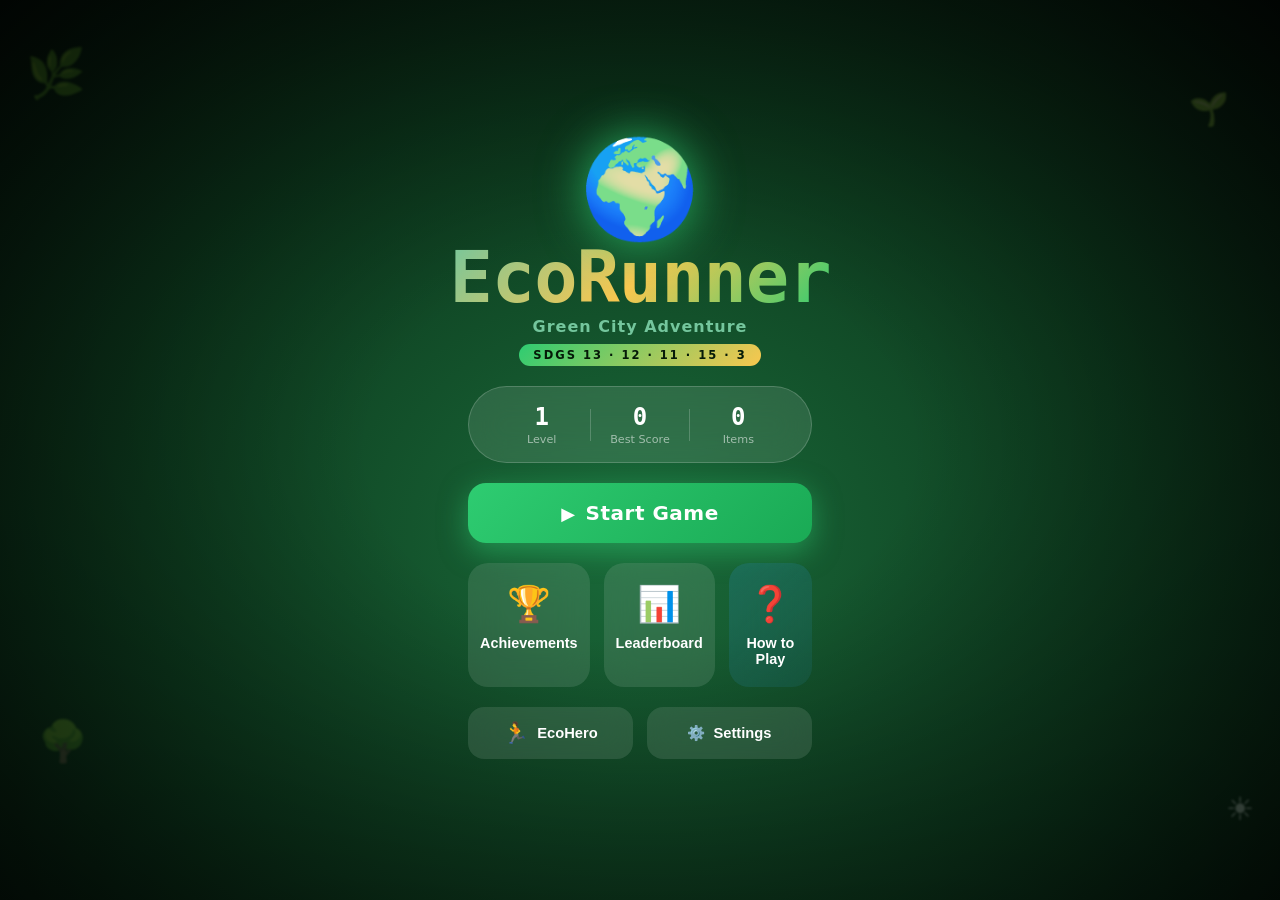
==== index.html @ 6b857adb "Update project files" ====
<!DOCTYPE html>
<html lang="en">
<head>
  <meta charset="UTF-8"/>
  <meta name="viewport" content="width=device-width, initial-scale=1.0, maximum-scale=1.0, user-scalable=no, viewport-fit=cover"/>
  <meta name="mobile-web-app-capable" content="yes"/>
  <meta name="apple-mobile-web-app-capable" content="yes"/>
  <meta name="apple-mobile-web-app-status-bar-style" content="black-translucent"/>
  <meta name="theme-color" content="#0d3b1e"/>
  <!-- MIT App Inventor WebView compatibility -->
  <meta http-equiv="X-UA-Compatible" content="IE=edge"/>
  <title>EcoRunner 3D</title>
  <link rel="stylesheet" href="css/style.css"/>
</head>
<body>

<!-- ══════════════════════════════════
     SCREEN 1 · MAIN MENU (centered)
     ══════════════════════════════════ -->
<div id="s-menu" class="screen active">
  <div class="menu-bg-wrap">
    <div class="menu-bg-city"></div>
    <div class="menu-bg-vignette"></div>
    <div class="floating-leaf fl1">🌿</div>
    <div class="floating-leaf fl2">🌱</div>
    <div class="floating-leaf fl3">🌳</div>
    <div class="floating-leaf fl4">☀️</div>
  </div>

  <div class="menu-center">
    <!-- Logo -->
    <div class="menu-logo-block">
      <div class="menu-globe">🌍</div>
      <h1 class="menu-game-title">EcoRunner</h1>
      <p class="menu-game-sub">Green City Adventure</p>
      <div class="sdg-chip">SDGs 13 · 12 · 11 · 15 · 3</div>
    </div>

    <!-- Stats -->
    <div class="menu-stats glass-pill">
      <div class="mstat">
        <span class="mstat-v" id="m-level">1</span>
        <span class="mstat-l">Level</span>
      </div>
      <div class="mstat-sep"></div>
      <div class="mstat">
        <span class="mstat-v" id="m-best">0</span>
        <span class="mstat-l">Best Score</span>
      </div>
      <div class="mstat-sep"></div>
      <div class="mstat">
        <span class="mstat-v" id="m-items">0</span>
        <span class="mstat-l">Items</span>
      </div>
    </div>

    <!-- Start -->
    <button class="btn-play-main" onclick="Game.startFromMenu()">
      <span class="bpm-icon">▶</span> Start Game
    </button>

    <!-- Grid buttons -->
    <div class="menu-grid">
      <button class="mgrid-btn glass-card" onclick="Nav.go('s-achievements')">
        <span class="mgb-icon">🏆</span>
        <span class="mgb-label">Achievements</span>
      </button>
      <button class="mgrid-btn glass-card" onclick="Nav.go('s-leaderboard')">
        <span class="mgb-icon">📊</span>
        <span class="mgb-label">Leaderboard</span>
      </button>
      <button class="mgrid-btn glass-card htp-btn" onclick="SoundFX.play('click');Nav.go('s-howtoplay')">
        <span class="mgb-icon">❓</span>
        <span class="mgb-label">How to Play</span>
      </button>
    </div>

    <!-- Bottom row -->
    <div class="menu-bottom-row">
      <button class="mbot-btn glass-card" onclick="Nav.go('s-profile')">
        <div class="mbot-avatar" id="menu-avatar-thumb">🏃</div>
        <span id="menu-player-name">EcoHero</span>
      </button>
      <button class="mbot-btn glass-card" onclick="Nav.go('s-settings')">
        <span>⚙️</span>
        <span>Settings</span>
      </button>
    </div>
  </div>
</div>

<!-- ══════════════════════════════════
     SCREEN 2 · GAMEPLAY
     ══════════════════════════════════ -->
<div id="s-game" class="screen">
  <canvas id="gameCanvas"></canvas>

  <!-- HUD -->
  <div id="game-hud">
    <div class="hud-l">
      <button class="hud-icon-btn" onclick="Game.pause()" id="pause-btn">⏸</button>
      <div class="hud-score-wrap">
        <div class="hud-micro-lbl">SCORE</div>
        <div class="hud-score-val" id="h-score">0</div>
      </div>
    </div>
    <div class="hud-c">
      <div class="hud-micro-lbl">ECO HEALTH</div>
      <div class="hud-ecobar"><div class="hud-ecofill" id="h-ecofill"></div></div>
      <div class="hud-world-badge" id="h-world">Grey City</div>
      <div class="hud-level-progress"><div class="hud-lvl-label">LVL <span id="h-lvlnum">1</span></div><div class="hud-lvlbar"><div class="hud-lvlfill" id="h-lvlfill" style="width:0%"></div></div></div>
    </div>
    <div class="hud-r">
      <div class="hud-lives" id="h-lives"></div>
      <div class="hud-score-wrap" style="align-items:flex-end">
        <div class="hud-micro-lbl">STREAK</div>
        <div class="hud-score-val" style="color:#2ecc71" id="h-streak">0x</div>
      </div>
    </div>
  </div>

  <!-- Swipe zone (full screen, invisible) -->
  <div id="swipe-zone"></div>

  <!-- Swipe hint (first time only) -->
  <div id="swipe-hint" class="swipe-hint hidden">
    <div class="sh-row"><span class="sh-arrow">←</span><span>Move left: Swipe Left</span></div>
    <div class="sh-row"><span class="sh-arrow">→</span><span>Move right: Swipe Right</span></div>
    <button class="sh-ok" onclick="SoundFX.play('click');this.parentElement.classList.add('hidden')">Got it! ✓</button>
  </div>

  <!-- Pause overlay -->
  <div id="ov-pause" class="full-overlay hidden">
    <div class="ov-card">
      <div class="ov-title">⏸ Paused</div>
      <p class="ov-sub">Take a breath, eco-runner!</p>
      <button class="btn-play-main sm" onclick="Game.resume()">▶ Resume</button>
      <button class="btn-ghost" onclick="Game.restart()">🔄 Restart</button>
      <button class="btn-ghost" onclick="Game.quit()">🏠 Main Menu</button>
    </div>
  </div>
</div>

<!-- ══════════════════════════════════
     SCREEN 3 · LEVEL COMPLETE
     ══════════════════════════════════ -->
<div id="s-levelcomplete" class="screen lc-theme-success">
  <div class="lc-bg-wrap">
    <div class="lc-bg-city"></div>
    <div class="lc-bg-overlay"></div>
  </div>
  <div class="lc-scroll">
    <div class="lc-inner">

      <!-- Title: "LEVEL COMPLETE!" or "GAME OVER" — set by JS -->
      <h1 class="lc-title lc-title-win" id="lc-title">LEVEL COMPLETE!</h1>
      <p class="lc-sub">Great job cleaning the city! 🌱</p>

      <!-- Stats card — shown for both success and game over -->
      <div class="lc-card glass-card-dark">
        <div class="stars-row">
          <span class="star-ico" id="st1">★</span>
          <span class="star-ico" id="st2">★</span>
          <span class="star-ico" id="st3">★</span>
        </div>

        <div class="lc-big-num" id="lc-score">0</div>
        <div class="lc-small-lbl">Total Score</div>

        <div class="lc-stats-grid">
          <div class="lc-stat-cell"><span class="lsc-v" id="lc-items">0</span><span class="lsc-l">Eco Items</span></div>
          <div class="lc-stat-cell"><span class="lsc-v" id="lc-streak">0x</span><span class="lsc-l">Max Streak</span></div>
          <div class="lc-stat-cell"><span class="lsc-v" id="lc-acc">0%</span><span class="lsc-l">Accuracy</span></div>
          <div class="lc-stat-cell bonus-cell"><span class="lsc-v gold" id="lc-bonus">+0</span><span class="lsc-l">Bonus</span></div>
        </div>

        <div class="lc-badge-row" id="lc-badge-row" style="display:none">
          <div class="lc-badge-icon">🏆</div>
          <div>
            <div class="lc-badge-title">New Badge Unlocked!</div>
            <div class="lc-badge-name" id="lc-badge-name">Eco Explorer 🌞</div>
          </div>
        </div>
      </div>

      <!-- Primary action: NEXT LEVEL / RESTART / RETRY — set by JS -->
      <button class="btn-play-main wide lc-btn-next" id="lc-next-btn">NEXT LEVEL &#9658;</button>
      <!-- HOME always visible -->
      <button class="btn-ghost wide lc-btn-home" onclick="Game.quit()">HOME</button>
    </div>
  </div>
</div>

<!-- ══════════════════════════════════
     SCREEN 4 · ACHIEVEMENTS
     ══════════════════════════════════ -->
<div id="s-achievements" class="screen screen-scroll" style="background:linear-gradient(160deg,#1a1040,#2d1b69,#1a1040)">
  <div class="std-header">
    <button class="back-btn" onclick="Nav.back()">←</button>
    <div class="std-header-text">
      <h2 class="std-title">Achievements</h2>
      <p class="std-sub" id="ach-unlocked-count">0 of 8 unlocked</p>
    </div>
    <div class="hdr-icon-badge">🏆</div>
  </div>
  <div class="ach-overall-track">
    <div class="ach-overall-bar" id="ach-overall-bar"></div>
  </div>
  <div class="ach-list" id="ach-list"></div>
</div>

<!-- ══════════════════════════════════
     SCREEN 5 · LEADERBOARD
     ══════════════════════════════════ -->
<div id="s-leaderboard" class="screen screen-scroll" style="background:linear-gradient(160deg,#0a1628,#1e3a5f,#0a1628)">
  <div class="std-header">
    <button class="back-btn" onclick="Nav.back()">←</button>
    <div class="std-header-text">
      <h2 class="std-title">Leaderboard</h2>
      <p class="std-sub">Global Rankings</p>
    </div>
    <div class="hdr-icon-badge">🏆</div>
  </div>

  <!-- Tabs -->
  <div class="lb-tabs">
    <button class="lb-tab active" id="tab-global" onclick="LBScreen.tab('global')">🌍 Global</button>
    <button class="lb-tab" id="tab-friends" onclick="LBScreen.tab('friends')">👥 Friends</button>
    <button class="lb-tab" id="tab-local" onclick="LBScreen.tab('local')">📍 Local</button>
  </div>

  <!-- Tab info bar -->
  <div class="lb-info-bar" id="lb-info-bar">
    <span id="lb-tab-desc">Top players worldwide competing for the highest eco score</span>
    <button class="lb-refresh-btn" onclick="LBScreen.refresh()">↻ Refresh</button>
  </div>

  <!-- Podium top 3 -->
  <div class="lb-podium" id="lb-podium"></div>

  <!-- Rest of list -->
  <div class="lb-list" id="lb-list"></div>

  <!-- Add friend code section -->
  <div class="lb-add-friend" id="lb-add-friend" style="display:none">
    <p class="lb-friend-info">Share your Friend Code to play with others:</p>
    <div class="lb-friend-code-row">
      <div class="lb-friend-code" id="lb-friend-code">ECO-0000</div>
      <button class="lb-copy-btn" onclick="LBScreen.copyCode()">📋 Copy</button>
    </div>
    <input class="lb-code-input" id="lb-code-input" type="text" placeholder="Enter friend's code..." maxlength="8"/>
    <button class="btn-play-main sm" onclick="LBScreen.addFriend()">Add Friend</button>
  </div>
</div>

<!-- ══════════════════════════════════
     SCREEN 6 · PROFILE
     ══════════════════════════════════ -->
<div id="s-profile" class="screen screen-scroll" style="background:linear-gradient(160deg,#0d2e1a,#1a5c3a,#0d2e1a)">
  <div class="std-header">
    <button class="back-btn" onclick="Nav.back()">←</button>
    <div class="std-header-text">
      <h2 class="std-title">Profile</h2>
      <p class="std-sub">Your eco identity</p>
    </div>
    <div class="hdr-icon-badge">👤</div>
  </div>

  <div class="profile-wrap">
    <!-- Avatar section -->
    <div class="profile-avatar-section">
      <div class="profile-avatar-ring" onclick="Profile.pickAvatar()">
        <div class="profile-avatar-big" id="profile-avatar-display">🏃</div>
        <div class="profile-avatar-img-wrap" id="profile-img-wrap" style="display:none">
          <img id="profile-img" src="" alt="Profile"/>
        </div>
        <div class="profile-avatar-edit-badge">📷</div>
      </div>
      <input type="file" id="profile-img-input" accept="image/*" style="display:none" onchange="Profile.onImgSelected(event)"/>
      <p class="profile-avatar-hint">Tap to change photo</p>
    </div>

    <!-- Name section -->
    <div class="profile-card glass-card-dark">
      <div class="profile-field">
        <label class="pf-label">Player Name</label>
        <div class="pf-row">
          <div class="pf-value" id="pf-name">EcoHero</div>
          <button class="pf-edit-btn" onclick="Profile.editName()">✏️ Edit</button>
        </div>
      </div>
      <div class="profile-divider"></div>
      <div class="profile-field">
        <label class="pf-label">Friend Code</label>
        <div class="pf-row">
          <div class="pf-value gold" id="pf-code">ECO-0000</div>
          <button class="pf-edit-btn" onclick="Profile.copyCode()">📋 Copy</button>
        </div>
      </div>
      <div class="profile-divider"></div>
      <div class="profile-field">
        <label class="pf-label">SDG Rank</label>
        <div class="pf-value eco-green" id="pf-rank">Eco Recruit 🌱</div>
      </div>
    </div>

    <!-- Stats card -->
    <div class="profile-card glass-card-dark">
      <div class="profile-stats-title">Your Stats</div>
      <div class="profile-stats-grid">
        <div class="psg-cell"><span class="psg-v" id="ps-score">0</span><span class="psg-l">Best Score</span></div>
        <div class="psg-cell"><span class="psg-v" id="ps-level">1</span><span class="psg-l">Level</span></div>
        <div class="psg-cell"><span class="psg-v" id="ps-items">0</span><span class="psg-l">Eco Items</span></div>
        <div class="psg-cell"><span class="psg-v" id="ps-streak">0</span><span class="psg-l">Best Streak</span></div>
      </div>
    </div>

    <!-- Emoji avatar picker -->
    <div class="profile-card glass-card-dark">
      <div class="profile-stats-title">Choose Avatar</div>
      <div class="emoji-picker-grid" id="emoji-picker-grid"></div>
    </div>

    <button class="btn-ghost wide" onclick="Nav.back()">← Back to Menu</button>
  </div>
</div>

<!-- ══════════════════════════════════
     SCREEN 7 · SETTINGS
     ══════════════════════════════════ -->
<div id="s-settings" class="screen screen-scroll" style="background:linear-gradient(160deg,#1a1040,#2d1b69,#1a1040)">
  <div class="std-header">
    <button class="back-btn" onclick="Nav.back()">←</button>
    <div class="std-header-text">
      <h2 class="std-title">Settings</h2>
    </div>
    <button class="hdr-action-btn" onclick="document.getElementById('about-card').scrollIntoView({behavior:'smooth', block:'center'})">📱 About App</button>
  </div>
  <div class="settings-wrap">
    <div class="settings-section glass-card-dark">
      <div class="set-row"><span>🔊 Sound Effects</span><label class="toggle-sw"><input type="checkbox" id="s-sfx" checked onchange="Settings.toggle('sfx',this.checked)"/><span class="tsw-track"><span class="tsw-thumb"></span></span></label></div>
      <div class="set-sep"></div>
      <div class="set-row"><span>🎵 Background Music</span><label class="toggle-sw"><input type="checkbox" id="s-music" checked onchange="Settings.toggle('music',this.checked)"/><span class="tsw-track"><span class="tsw-thumb"></span></span></label></div>
      <div class="set-sep"></div>
      <div class="set-row"><span>📳 Vibration</span><label class="toggle-sw"><input type="checkbox" id="s-vib" checked onchange="Settings.toggle('vib',this.checked)"/><span class="tsw-track"><span class="tsw-thumb"></span></span></label></div>
    </div>
    <div class="settings-section glass-card-dark about-card" id="about-card">
      <!-- Hero Banner -->
      <div class="about-hero">
        <div class="about-hero-icon">🌿</div>
        <div class="about-hero-name">EcoRunner 3D</div>
        <div class="about-hero-version">Version 3.0 · Your Eco-Action Adventure</div>
        <p class="about-hero-tagline">An endless runner where every swipe is a step toward a greener planet — dodge pollution, collect eco items, and race for a sustainable future.</p>
      </div>

      <!-- Key Features -->
      <div class="about-section-label">KEY FEATURES</div>
      <div class="about-feature-list">
        <div class="about-feature-item">
          <div class="about-feature-icon">🌲</div>
          <div>
            <div class="about-feature-title">Eco Item Collection</div>
            <p>Collect trees, solar panels, recycle bins, water orbs, and wind turbines to boost your eco score and restore the environment.</p>
          </div>
        </div>
        <div class="about-feature-sep"></div>
        <div class="about-feature-item">
          <div class="about-feature-icon">🏃</div>
          <div>
            <div class="about-feature-title">Endless Runner Gameplay</div>
            <p>Swipe left and right to dodge pollution obstacles like factories, smog clouds, and trash piles in an ever-accelerating city world.</p>
          </div>
        </div>
        <div class="about-feature-sep"></div>
        <div class="about-feature-item">
          <div class="about-feature-icon">🏆</div>
          <div>
            <div class="about-feature-title">Leaderboard & Progress</div>
            <p>Compete globally, track your high scores, and climb the SDG-themed leaderboard to prove your eco-hero status.</p>
          </div>
        </div>
        <div class="about-feature-sep"></div>
        <div class="about-feature-item">
          <div class="about-feature-icon">📳</div>
          <div>
            <div class="about-feature-title">Customizable Experience</div>
            <p>Toggle sound effects, music, and vibration to tailor your gameplay experience — anytime, anywhere.</p>
          </div>
        </div>
      </div>

      <!-- SDG Goals Alignment -->
      <div class="about-section-label">SDG GOALS ALIGNMENT</div>
      <div class="about-text-card">
        <p>EcoRunner 3D supports the United Nations Sustainable Development Goals by raising environmental awareness, promoting responsible consumption, and inspiring players to take climate action through interactive play.</p>
      </div>
      <div class="about-sdg-grid">
        <div class="about-sdg-card sdg-climate">
          <div class="sdg-card-badge">SDG 13</div>
          <div class="sdg-card-header">
            <div class="sdg-card-icon">🌍</div>
            <div class="sdg-card-title">Climate Action</div>
          </div>
          <p>Every eco item collected symbolizes a real-world climate action — from planting trees to harnessing clean energy — encouraging awareness of climate change.</p>
        </div>
        <div class="about-sdg-card sdg-cities">
          <div class="sdg-card-badge">SDG 11</div>
          <div class="sdg-card-header">
            <div class="sdg-card-icon">🏙️</div>
            <div class="sdg-card-title">Sustainable Cities</div>
          </div>
          <p>The game world depicts urban environments where players restore city health by removing pollution, promoting the vision of clean, livable cities for all.</p>
        </div>
        <div class="about-sdg-card sdg-consumption">
          <div class="sdg-card-badge">SDG 12</div>
          <div class="sdg-card-header">
            <div class="sdg-card-icon">♻️</div>
            <div class="sdg-card-title">Responsible Consumption</div>
          </div>
          <p>Players learn to distinguish eco-friendly choices from wasteful ones, reinforcing habits of mindful consumption and responsible resource use.</p>
        </div>
        <div class="about-sdg-card sdg-life">
          <div class="sdg-card-badge">SDG 15</div>
          <div class="sdg-card-header">
            <div class="sdg-card-icon">🌲</div>
            <div class="sdg-card-title">Life on Land</div>
          </div>
          <p>Collecting nature icons like trees and water orbs highlights the importance of protecting biodiversity and restoring healthy ecosystems on land.</p>
        </div>
        <div class="about-sdg-card sdg-health sdg-full">
          <div class="sdg-card-badge">SDG 3</div>
          <div class="sdg-card-header">
            <div class="sdg-card-icon">❤️</div>
            <div class="sdg-card-title">Good Health & Well-being</div>
          </div>
          <p>Promotes an active, screen-positive lifestyle by making environmental stewardship fun and accessible — contributing to both mental engagement and health literacy for all ages.</p>
        </div>
      </div>

    </div>
    <div class="dev-block">
      <p><b>De Juan, Clarice</b></p>
      <p>CIT 238 · West Visayas State University</p>
      <p class="dev-dim">SDG 13 – Climate Action, SDG 11 - Sustainable Cities, SDG 12 - Responsible Consumption. SDG 15 - Life on Land, SDG 3 - Good Health and Well-being · v3.0</p>
    </div>
  </div>
</div>

<!-- ══════════════════════════════════
     MODALS
     ══════════════════════════════════ -->
<!-- Edit name modal -->
<div id="modal-name" class="modal hidden">
  <div class="modal-card">
    <h3 class="modal-title">✏️ Edit Player Name</h3>
    <input id="name-inp" type="text" class="modal-input" maxlength="16" placeholder="Your eco name..."/>
    <div class="modal-btns">
      <button class="btn-play-main sm" onclick="Profile.saveName()">Save</button>
      <button class="btn-ghost sm" onclick="closeModal('modal-name')">Cancel</button>
    </div>
  </div>
</div>


<!-- ══════════════════════════════════
     SCREEN · HOW TO PLAY
     ══════════════════════════════════ -->
<div id="s-howtoplay" class="screen screen-scroll htp-screen">
  <div class="std-header htp-header">
    <button class="back-btn" onclick="SoundFX.play('click');Nav.back()">←</button>
    <div class="std-header-text">
      <h2 class="std-title">How to Play</h2>
      <p class="std-sub">Master the EcoRunner!</p>
    </div>
    <div class="hdr-icon-badge">❓</div>
  </div>

  <div class="htp-body">

    <!-- Hero banner -->
    <div class="htp-hero">
      <div class="htp-hero-emoji">🌍</div>
      <div class="htp-hero-text">
        <h3 class="htp-hero-title">Save the City!</h3>
        <p class="htp-hero-desc">Swipe through three lanes, collect eco items, and dodge pollution to restore the city to green!</p>
      </div>
    </div>

    <!-- Controls -->
    <div class="htp-section-label">🕹️ Controls</div>
    <div class="htp-cards-row">
      <div class="htp-control-card">
        <div class="htp-ctrl-arrow htp-left">←</div>
        <div class="htp-ctrl-label">Swipe Left</div>
        <div class="htp-ctrl-sub">Move to left lane</div>
      </div>
      <div class="htp-control-card">
        <div class="htp-ctrl-arrow htp-right">→</div>
        <div class="htp-ctrl-label">Swipe Right</div>
        <div class="htp-ctrl-sub">Move to right lane</div>
      </div>
    </div>

    <!-- Eco Items -->
    <div class="htp-section-label">✅ Collect These — Eco Items</div>
    <div class="htp-items-grid">
      <div class="htp-item-card good">
        <span class="htp-item-ico">🌲</span>
        <span class="htp-item-name">Tree</span>
        <span class="htp-item-pts">+10 pts</span>
      </div>
      <div class="htp-item-card good">
        <span class="htp-item-ico">☀️</span>
        <span class="htp-item-name">Solar Panel</span>
        <span class="htp-item-pts">+15 pts</span>
      </div>
      <div class="htp-item-card good">
        <span class="htp-item-ico">♻️</span>
        <span class="htp-item-name">Recycle Bin</span>
        <span class="htp-item-pts">+12 pts</span>
      </div>
      <div class="htp-item-card good">
        <span class="htp-item-ico">💧</span>
        <span class="htp-item-name">Water Orb</span>
        <span class="htp-item-pts">+10 pts</span>
      </div>
      <div class="htp-item-card good">
        <span class="htp-item-ico">🌬️</span>
        <span class="htp-item-name">Wind Turbine</span>
        <span class="htp-item-pts">+20 pts</span>
      </div>
    </div>

    <!-- Obstacles -->
    <div class="htp-section-label">❌ Avoid These — Obstacles</div>
    <div class="htp-items-grid">
      <div class="htp-item-card bad">
        <span class="htp-item-ico">🏭</span>
        <span class="htp-item-name">Factory</span>
        <span class="htp-item-pts">−❤️ Life</span>
      </div>
      <div class="htp-item-card bad">
        <span class="htp-item-ico">🌫️</span>
        <span class="htp-item-name">Smog Cloud</span>
        <span class="htp-item-pts">−❤️ Life</span>
      </div>
      <div class="htp-item-card bad">
        <span class="htp-item-ico">🗑️</span>
        <span class="htp-item-name">Trash Pile</span>
        <span class="htp-item-pts">−❤️ Life</span>
      </div>
      <div class="htp-item-card bad">
        <span class="htp-item-ico">🚗</span>
        <span class="htp-item-name">Broken Car</span>
        <span class="htp-item-pts">−❤️ Life</span>
      </div>
      <div class="htp-item-card bad">
        <span class="htp-item-ico">🔥</span>
        <span class="htp-item-name">Fire</span>
        <span class="htp-item-pts">−❤️ Life</span>
      </div>
    </div>

    <!-- Scoring -->
    <div class="htp-section-label">⭐ Scoring Tips</div>
    <div class="htp-tip-list">
      <div class="htp-tip-row">
        <span class="htp-tip-ico">🔥</span>
        <div><b>Build a Streak!</b> Collecting eco items in a row multiplies your score bonus.</div>
      </div>
      <div class="htp-tip-row">
        <span class="htp-tip-ico">🌍</span>
        <div><b>Eco Health Bar</b> fills as you collect items — when full, the city transforms to green!</div>
      </div>
      <div class="htp-tip-row">
        <span class="htp-tip-ico">❤️</span>
        <div><b>3 Lives</b> per game. Lose them all and it's game over!</div>
      </div>
      <div class="htp-tip-row">
        <span class="htp-tip-ico">⬆️</span>
        <div><b>Level Up</b> after completing each stage — the city gets greener as you progress!</div>
      </div>
      <div class="htp-tip-row">
        <span class="htp-tip-ico">🏆</span>
        <div><b>Unlock Achievements</b> by reaching score milestones and collecting eco items!</div>
      </div>
    </div>

     <!-- SDG Note -->
    <div class="htp-section-label">🌱 SDG Goals Highlight</div>
    <div class="htp-sdg-grid">
      <div class="htp-sdg-card">
        <div class="htp-sdg-icon">🌍</div>
        <div>
          <div class="htp-sdg-title">SDG 13 — Climate Action</div>
          <div class="htp-sdg-desc">Take climate action in the game by collecting eco items and reducing pollution to help the city recover.</div>
        </div>
      </div>
      <div class="htp-sdg-card">
        <div class="htp-sdg-icon">♻️</div>
        <div>
          <div class="htp-sdg-title">SDG 12 — Responsible Consumption</div>
          <div class="htp-sdg-desc">Choose eco-friendly items and reduce waste by collecting the right resources in the game.</div>
        </div>
      </div>
      <div class="htp-sdg-card">
        <div class="htp-sdg-icon">🏙️</div>
        <div>
          <div class="htp-sdg-title">SDG 11 — Sustainable Cities</div>
          <div class="htp-sdg-desc">Restore city health by removing pollution and creating cleaner, safer urban spaces.</div>
        </div>
      </div>
      <div class="htp-sdg-card">
        <div class="htp-sdg-icon">🌲</div>
        <div>
          <div class="htp-sdg-title">SDG 15 — Life on Land</div>
          <div class="htp-sdg-desc">Protect nature and biodiversity by collecting trees and restoring green areas.</div>
        </div>
      </div>
      <div class="htp-sdg-card">
        <div class="htp-sdg-icon">❤️</div>
        <div>
          <div class="htp-sdg-title">SDG 3 — Good Health & Well-being</div>
          <div class="htp-sdg-desc">Play for a healthy mindset — environmental action in the game supports real-world well-being.</div>
        </div>
      </div>
    </div>

    <button class="btn-play-main wide htp-start-btn" onclick="SoundFX.play('click');Nav.back();setTimeout(()=>Game.startFromMenu(),200)">
      <span>▶</span> Play Now!
    </button>
    <button class="btn-ghost wide" onclick="SoundFX.play('click');Nav.back()">← Back to Menu</button>

  </div>
</div>

<!-- TOAST -->
<div id="toast" class="toast-msg hidden"></div>

<!-- SCRIPTS -->
<script src="js/three.min.js"></script>
<script src="js/audio.js"></script>
<script src="js/data.js"></script>
<script src="js/ui.js"></script>
<script src="js/profile.js"></script>
<script src="js/leaderboard.js"></script>
<script src="js/game3d.js"></script>
<script src="js/game2d.js"></script>
<script src="js/main.js"></script>
</body>
</html>
---- css/style.css ----
/* ═══════════════════════════════════════════════
   ECORUNNER 3D · Complete Mobile-First Styles
   ═══════════════════════════════════════════════ */

*, *::before, *::after { box-sizing: border-box; margin: 0; padding: 0; }

:root {
  /* Greens */
  --g1:#0d3b1e; --g2:#1a6b3a; --g3:#2ecc71; --g4:#74c69d; --g5:#d4edda;
  /* Blues */  --b1:#0a1628; --b2:#1e3a5f; --b3:#2980b9;
  /* Purple */ --p1:#1a1040; --p2:#2d1b69; --p3:#6c5ce7;
  /* Gold */   --gold:#f9c74f; --gold2:#e6ac00;
  /* UI */     --danger:#e63946; --white:#fff;
  --glass:rgba(255,255,255,0.11); --glassd:rgba(0,0,0,0.35);
  --gborder:rgba(255,255,255,0.18);
  --fh:monospace; --fb:system-ui, sans-serif;
  /* Safe areas */
  --sat: env(safe-area-inset-top, 0px);
  --sab: env(safe-area-inset-bottom, 0px);
  --sal: env(safe-area-inset-left, 0px);
  --sar: env(safe-area-inset-right, 0px);
}

html {
  height: 100%; height: -webkit-fill-available;
  overflow: hidden; touch-action: none;
  -webkit-text-size-adjust: 100%;
}
body {
  width: 100vw;
  height: 100vh; height: -webkit-fill-available;
  overflow: hidden;
  font-family: var(--fb);
  color: var(--white);
  background: var(--g1);
  -webkit-tap-highlight-color: transparent;
  user-select: none;
  overscroll-behavior: none;
}

/* ═══ SCREENS ═══ */
.screen {
  position: fixed; inset: 0;
  display: none; flex-direction: column;
  align-items: center;
  width: 100%; height: 100%;
}
.screen.active { display: flex; }
.screen-scroll {
  overflow-y: auto; overflow-x: hidden;
  overscroll-behavior-y: contain;
  -webkit-overflow-scrolling: touch;
  padding-bottom: calc(20px + var(--sab));
}

/* ═══ GLASS CARDS ═══ */
.glass-card {
  background: var(--glass);
  border: 1px solid var(--gborder);
  border-radius: 20px;
  backdrop-filter: blur(16px);
  -webkit-backdrop-filter: blur(16px);
}
.glass-card-dark {
  background: var(--glassd);
  border: 1px solid rgba(255,255,255,0.10);
  border-radius: 20px;
  backdrop-filter: blur(14px);
  -webkit-backdrop-filter: blur(14px);
}
.glass-pill {
  background: var(--glass);
  border: 1px solid var(--gborder);
  border-radius: 50px;
  backdrop-filter: blur(16px);
  -webkit-backdrop-filter: blur(16px);
}

/* ═══════════════════════════════════════════════
   SCREEN 1 · MAIN MENU — perfectly centered
   ═══════════════════════════════════════════════ */
#s-menu {
  justify-content: center;
  padding: var(--sat) var(--sar) var(--sab) var(--sal);
}

.menu-bg-wrap {
  position: absolute; inset: 0; overflow: hidden; pointer-events: none;
}
.menu-bg-city {
  position: absolute; inset: 0;
  background:
    radial-gradient(ellipse at 50% 60%, #1a6b3a 0%, #0d3b1e 55%, #030d06 100%);
}
.menu-bg-vignette {
  position: absolute; inset: 0;
  background: radial-gradient(ellipse at 50% 50%, transparent 30%, rgba(0,0,0,.65) 100%);
}
.floating-leaf {
  position: absolute; font-size: 3rem; opacity: .18; pointer-events: none;
  animation: floatLeaf linear infinite;
  filter: blur(1px);
}
.fl1{top:5%;left:2%;animation-duration:12s;animation-delay:0s;}
.fl2{top:10%;right:4%;animation-duration:9s;animation-delay:2s;font-size:2rem;}
.fl3{bottom:15%;left:3%;animation-duration:14s;animation-delay:5s;font-size:2.5rem;}
.fl4{bottom:8%;right:2%;animation-duration:11s;animation-delay:3s;font-size:2rem;}
@keyframes floatLeaf {
  0%   { transform:translateY(0) rotate(0deg); }
  50%  { transform:translateY(-18px) rotate(8deg); }
  100% { transform:translateY(0) rotate(0deg); }
}

.menu-center {
  position: relative; z-index: 10;
  width: 100%; max-width: 400px;
  display: flex; flex-direction: column;
  align-items: center; justify-content: center;
  gap: clamp(12px, 3vw, 20px);
  padding: 0 clamp(16px, 5vw, 28px);
}

/* Logo block */
.menu-logo-block {
  display: flex; flex-direction: column; align-items: center; gap: 4px;
  text-align: center;
}
.menu-globe {
  font-size: clamp(3.5rem,14vw,6rem);
  animation: globeSpin 12s linear infinite;
  filter: drop-shadow(0 0 24px rgba(46,204,113,.8));
  line-height: 1;
}
@keyframes globeSpin { to { transform: rotate(360deg); } }
.menu-game-title {
  font-family: var(--fh);
  font-size: clamp(2.4rem,10vw,4.5rem);
  font-weight: 900; line-height: 1; letter-spacing: -1px;
  background: linear-gradient(135deg,#74c69d,#f9c74f 50%,#2ecc71);
  -webkit-background-clip: text; -webkit-text-fill-color: transparent;
  background-clip: text;
}
.menu-game-sub {
  font-size: clamp(.8rem,3vw,1rem); color: var(--g4);
  font-weight: 600; letter-spacing: 1px;
}
.sdg-chip {
  margin-top: 4px;
  background: linear-gradient(135deg,var(--g3),var(--gold));
  color: #051a08; padding: 4px 14px; border-radius: 20px;
  font-size: clamp(.58rem,2.5vw,.72rem); font-weight: 800; letter-spacing: 2px;
  text-transform: uppercase;
}

/* Stats pill */
.menu-stats {
  display: flex; align-items: center;
  padding: clamp(10px,3vw,16px) clamp(14px,4vw,24px);
  width: 100%;
}
.mstat { flex: 1; display: flex; flex-direction: column; align-items: center; gap: 2px; }
.mstat-v { font-family: var(--fh); font-size: clamp(1.1rem,5vw,1.5rem); font-weight: 700; }
.mstat-l { font-size: clamp(.58rem,2.5vw,.7rem); color: rgba(255,255,255,.55); }
.mstat-sep { width: 1px; height: 32px; background: rgba(255,255,255,.2); }

/* Play button */
.btn-play-main {
  display: flex; align-items: center; justify-content: center; gap: 10px;
  width: 100%; padding: clamp(14px,4vw,18px) 24px;
  background: linear-gradient(135deg,#2ecc71,#1aaa55);
  border: none; border-radius: 18px;
  color: #fff; font-family: var(--fb);
  font-size: clamp(1rem,4.5vw,1.25rem); font-weight: 900;
  letter-spacing: .5px; cursor: pointer;
  box-shadow: 0 8px 28px rgba(46,204,113,.5);
  transition: all .2s;
  -webkit-appearance: none;
}
.btn-play-main:active { transform: scale(.96); }
.btn-play-main.sm { font-size: clamp(.85rem,3.5vw,1rem); padding: 13px 20px; border-radius: 14px; }
.btn-play-main.wide { width: 100%; }
.bpm-icon { font-size: .9em; }

/* Grid */
.menu-grid {
  display: grid; grid-template-columns: 1fr 1fr;
  gap: clamp(10px,3vw,14px); width: 100%;
}
.mgrid-btn {
  display: flex; flex-direction: column; align-items: center;
  gap: clamp(6px,2vw,10px); padding: clamp(14px,4vw,20px) 12px;
  border: none; cursor: pointer; color: var(--white);
  transition: transform .2s;
}
.mgrid-btn:active { transform: scale(.95); }
.mgb-icon { font-size: clamp(1.6rem,7vw,2.2rem); }
.mgb-label { font-size: clamp(.75rem,3vw,.9rem); font-weight: 700; }

/* Bottom row */
.menu-bottom-row {
  display: grid; grid-template-columns: 1fr 1fr;
  gap: clamp(10px,3vw,14px); width: 100%;
}
.mbot-btn {
  display: flex; align-items: center; justify-content: center;
  gap: 8px; padding: clamp(10px,3vw,14px) 12px;
  border: none; cursor: pointer; color: var(--white);
  font-size: clamp(.78rem,3vw,.92rem); font-weight: 700;
  border-radius: 16px; transition: transform .2s;
}
.mbot-btn:active { transform: scale(.95); }
.mbot-avatar { font-size: 1.3rem; }

/* Ghost button */
.btn-ghost {
  display: flex; align-items: center; justify-content: center;
  background: rgba(255,255,255,.08); border: 1.5px solid rgba(255,255,255,.2);
  border-radius: 16px; color: var(--white);
  font-family: var(--fb); font-size: clamp(.85rem,3.5vw,1rem);
  font-weight: 700; padding: 13px 20px; cursor: pointer; width: 100%;
  transition: background .2s; -webkit-appearance: none;
}
.btn-ghost.sm { width: auto; flex: 1; padding: 13px 16px; border-radius: 12px; }
.btn-ghost.wide { width: 100%; }
.btn-ghost:active { background: rgba(255,255,255,.16); }

/* ═══════════════════════════════════════════════
   SCREEN 2 · GAMEPLAY
   ═══════════════════════════════════════════════ */
#s-game {
  background: radial-gradient(circle at top, rgba(46,204,113,.14), rgba(0,0,0,.98) 72%);
  overflow: hidden;
}
#s-game::before {
  content: '';
  position: absolute; inset: 0;
  background: radial-gradient(circle at 50% 12%, rgba(255,255,255,.08), transparent 24%),
              linear-gradient(180deg, rgba(255,255,255,.06), transparent 36%);
  pointer-events: none;
  z-index: 1;
}
#gameCanvas {
  position: absolute; inset: 0;
  width: 100% !important; height: 100% !important;
  display: block;
  z-index: 0;
}

/* HUD */
#game-hud {
  position: fixed; top: 0; left: 0; right: 0; z-index: 200;
  padding: calc(var(--sat) + 8px) 12px 10px;
  display: flex; align-items: flex-start; justify-content: space-between;
  background: linear-gradient(to bottom,rgba(0,0,0,.75),transparent);
  pointer-events: none; gap: 8px;
}
#game-hud button { pointer-events: all; }
.hud-l,.hud-r { display: flex; align-items: center; gap: 8px; min-width: 90px; }
.hud-r { justify-content: flex-end; }
.hud-c { flex:1; display:flex; flex-direction:column; align-items:center; gap:3px; }
.hud-micro-lbl { font-size:clamp(.42rem,1.8vw,.55rem); letter-spacing:2px; color:rgba(255,255,255,.45); font-family:var(--fh); text-transform:uppercase; }
.hud-score-val { font-family:var(--fh); font-size:clamp(1.1rem,5vw,1.5rem); color:var(--gold); line-height:1; }
.hud-ecobar { width:clamp(100px,35vw,180px); height:7px; background:rgba(255,255,255,.15); border-radius:4px; overflow:hidden; }
.hud-ecofill { height:100%; background:linear-gradient(90deg,#1aaa55,#2ecc71,var(--gold)); border-radius:4px; width:0; transition:width .4s ease; }
.hud-world-badge { background:rgba(46,204,113,.15); border:1px solid rgba(46,204,113,.3); border-radius:6px; padding:2px 8px; font-size:clamp(.5rem,2vw,.62rem); color:var(--g4); font-family:var(--fh); letter-spacing:1px; margin-top:2px; }
.hud-level-progress { display:flex; align-items:center; gap:5px; margin-top:3px; }
.hud-lvl-label { font-size:.55rem; font-weight:800; color:rgba(255,255,255,.7); font-family:var(--fh); letter-spacing:.5px; white-space:nowrap; }
.hud-lvlbar { width:clamp(70px,25vw,130px); height:5px; background:rgba(255,255,255,.12); border-radius:3px; overflow:hidden; }
.hud-lvlfill { height:100%; background:linear-gradient(90deg,#f9c74f,#f8961e); border-radius:3px; width:0; transition:width .4s ease; }
.hud-lives { display:flex; gap:2px; font-size:clamp(.9rem,4vw,1.1rem); }
.hud-icon-btn { background:rgba(255,255,255,.12); border:1px solid rgba(255,255,255,.22); color:#fff; padding:5px 10px; border-radius:8px; cursor:pointer; font-size:.9rem; flex-shrink:0; }

/* Swipe zone */
#swipe-zone {
  position: fixed; inset: 0; z-index: 100;
  touch-action: none;
}

/* Swipe hint */
.swipe-hint {
  position: fixed; left:50%; top:50%; transform:translate(-50%,-50%);
  z-index: 250; background: rgba(0,0,0,.85);
  border: 1px solid rgba(46,204,113,.4); border-radius: 20px;
  padding: 24px 28px; display: flex; flex-direction: column;
  align-items: center; gap: 12px; text-align: center;
  backdrop-filter: blur(12px);
}
.swipe-hint.hidden { display: none; }
.sh-row { display: flex; align-items: center; gap: 12px; font-size: .9rem; }
.sh-arrow { font-size: 1.4rem; color: var(--g4); min-width: 36px; text-align: center; }
.sh-ok { background: var(--g3); border:none; border-radius:12px; color:#051a08; font-family:var(--fb); font-weight:800; font-size:.9rem; padding:10px 24px; cursor:pointer; margin-top:4px; }

/* Overlays */
.full-overlay {
  position: fixed; inset: 0; z-index: 300;
  background: rgba(0,0,0,.82); backdrop-filter: blur(10px);
  display: flex; align-items: center; justify-content: center;
}
.full-overlay.hidden { display: none; }
.ov-card {
  background: linear-gradient(135deg,rgba(13,59,30,.97),rgba(4,12,18,.97));
  border: 1px solid rgba(116,198,157,.3); border-radius: 24px;
  padding: 36px 28px; text-align: center; width: 88%; max-width: 340px;
  display: flex; flex-direction: column; gap: 14px;
}
.ov-title { font-family: var(--fh); font-size: 1.7rem; }
.ov-sub { font-size: .85rem; color: rgba(255,255,255,.6); }

/* ═══════════════════════════════════════════════
   SCREEN 3 · LEVEL COMPLETE
   ═══════════════════════════════════════════════ */
#s-levelcomplete { justify-content: flex-start; }
.lc-bg-wrap { position:fixed; inset:0; z-index:0; overflow:hidden; }
.lc-bg-city { position:absolute; inset:0; background:radial-gradient(ellipse at 50% 30%,#1a6b3a 0%,#0d2e1a 70%); }
.lc-bg-overlay { position:absolute; inset:0; background:linear-gradient(to bottom,rgba(0,0,0,.2),rgba(0,0,0,.5)); }
.lc-scroll {
  position:relative; z-index:5; width:100%; height:100%;
  overflow-y:auto; overflow-x:hidden;
  -webkit-overflow-scrolling:touch;
  overscroll-behavior-y:contain;
  padding-top:var(--sat);
  padding-bottom:calc(20px + var(--sab));
}
.lc-inner {
  min-height: 100%; width:100%; max-width:420px; margin:0 auto;
  display:flex; flex-direction:column; align-items:center;
  gap:clamp(12px,3vw,18px); padding:clamp(20px,6vw,36px) clamp(16px,5vw,24px);
}
.lc-title { font-family:var(--fh); font-size:clamp(2.2rem,10vw,3.6rem); font-weight:900; text-align:center; line-height:1.05; }
.lc-sub { color:var(--g4); font-size:clamp(.85rem,3.5vw,1rem); font-weight:600; }
.lc-card { width:100%; padding:clamp(16px,5vw,24px) clamp(14px,4vw,20px); display:flex; flex-direction:column; align-items:center; gap:clamp(10px,3vw,16px); }

/* Stars */
.stars-row { display:flex; gap:8px; }
.star-ico { font-size:clamp(2rem,9vw,3rem); color:rgba(255,255,255,.2); transition:all .4s cubic-bezier(.175,.885,.32,1.275); }
.star-ico.lit { color:var(--gold); text-shadow:0 0 20px rgba(249,199,79,.8); transform:scale(1.18); }
.lc-big-num { font-family:var(--fh); font-size:clamp(2.2rem,10vw,3.5rem); font-weight:900; line-height:1; }
.lc-small-lbl { font-size:clamp(.65rem,2.5vw,.75rem); color:rgba(255,255,255,.5); letter-spacing:2.5px; text-transform:uppercase; }
.lc-stats-grid { display:grid; grid-template-columns:1fr 1fr; gap:clamp(8px,3vw,12px); width:100%; }
.lc-stat-cell { background:rgba(255,255,255,.08); border-radius:14px; padding:clamp(10px,3.5vw,14px) 10px; display:flex; flex-direction:column; align-items:center; gap:4px; border:1px solid rgba(255,255,255,.1); }
.bonus-cell { background:rgba(249,199,79,.1); border-color:rgba(249,199,79,.25); }
.lsc-v { font-family:var(--fh); font-size:clamp(1.2rem,5.5vw,1.6rem); font-weight:700; }
.lsc-v.gold { color:var(--gold); }
.lsc-l { font-size:clamp(.6rem,2.5vw,.7rem); color:rgba(255,255,255,.5); letter-spacing:1px; }
.lc-badge-row { display:flex; align-items:center; gap:14px; background:rgba(0,0,0,.45); border:1px solid rgba(255,255,255,.1); border-radius:16px; padding:14px 18px; width:100%; }
.lc-badge-icon { width:44px; height:44px; border-radius:14px; background:linear-gradient(135deg,#8b5cf6,#6c5ce7); display:flex; align-items:center; justify-content:center; font-size:1.5rem; flex-shrink:0; }
.lc-badge-title { font-size:.8rem; font-weight:800; }
.lc-badge-name { font-size:.75rem; color:rgba(255,255,255,.6); margin-top:2px; }
.gold { color: var(--gold); }
.eco-green { color: var(--g3); }

/* ═══════════════════════════════════════════════
   SHARED HEADER (Achievements / Leaderboard / etc)
   ═══════════════════════════════════════════════ */
.std-header {
  position:sticky; top:0; z-index:20; width:100%;
  display:flex; align-items:center; gap:12px;
  padding:calc(var(--sat) + 12px) 16px 12px;
  background:linear-gradient(to bottom,rgba(0,0,0,.85) 60%,transparent);
  flex-shrink:0;
}
.back-btn {
  width:42px; height:42px; background:rgba(255,255,255,.12);
  border:1px solid rgba(255,255,255,.2); border-radius:12px;
  color:#fff; font-size:1.1rem; font-family:var(--fb); font-weight:700;
  cursor:pointer; display:flex; align-items:center; justify-content:center; flex-shrink:0;
}
.std-header-text { flex:1; }
.std-title { font-family:var(--fh); font-size:clamp(1.3rem,5.5vw,1.7rem); font-weight:700; }
.std-sub { font-size:.75rem; color:var(--g4); margin-top:2px; }
.hdr-icon-badge { font-size:1.6rem; background:rgba(249,199,79,.18); border:1px solid rgba(249,199,79,.3); border-radius:12px; padding:8px 10px; flex-shrink:0; }

/* ═══════════════════════════════════════════════
   SCREEN 4 · ACHIEVEMENTS
   ═══════════════════════════════════════════════ */
.ach-overall-track { width:calc(100% - 32px); height:5px; background:rgba(255,255,255,.12); border-radius:3px; margin:0 16px 14px; }
.ach-overall-bar { height:100%; background:linear-gradient(90deg,var(--g3),var(--gold)); border-radius:3px; transition:width .6s ease; }
.ach-list { display:flex; flex-direction:column; gap:10px; padding:0 16px clamp(20px,8vw,40px); }
.ach-card { display:flex; align-items:center; gap:12px; border-radius:18px; padding:14px; border:1px solid transparent; }
.ach-card.unlocked { background:rgba(46,204,113,.12); border-color:rgba(46,204,113,.28); }
.ach-card.locked { background:rgba(255,255,255,.05); border-color:rgba(255,255,255,.08); }
.ach-icon { width:50px; height:50px; border-radius:15px; display:flex; align-items:center; justify-content:center; font-size:1.7rem; flex-shrink:0; }
.ach-card.unlocked .ach-icon { background:linear-gradient(135deg,#2ecc71,#1aaa55); }
.ach-card.locked .ach-icon { background:rgba(255,255,255,.08); font-size:1.3rem; }
.ach-info { flex:1; min-width:0; }
.ach-name { font-size:clamp(.9rem,4vw,1rem); font-weight:800; margin-bottom:2px; }
.ach-card.locked .ach-name { color:rgba(255,255,255,.45); }
.ach-desc { font-size:clamp(.68rem,2.8vw,.76rem); color:rgba(255,255,255,.5); margin-bottom:6px; }
.ach-card.locked .ach-desc { color:rgba(255,255,255,.28); }
.ach-pbar { height:4px; background:rgba(255,255,255,.12); border-radius:2px; overflow:hidden; }
.ach-pfill { height:100%; border-radius:2px; }
.ach-card.unlocked .ach-pfill { background:var(--g3); }
.ach-card.locked .ach-pfill { background:rgba(255,255,255,.22); }
.ach-plbl { font-size:clamp(.6rem,2.5vw,.68rem); color:rgba(255,255,255,.38); margin-top:3px; }
.ach-check { font-size:1rem; flex-shrink:0; }

/* ═══════════════════════════════════════════════
   SCREEN 5 · LEADERBOARD
   ═══════════════════════════════════════════════ */
.lb-tabs { display:flex; padding:0 16px 0; width:100%; gap:0; }
.lb-tab { flex:1; padding:clamp(8px,2.5vw,11px) 6px; border:none; cursor:pointer; font-family:var(--fb); font-size:clamp(.75rem,3vw,.88rem); font-weight:700; color:rgba(255,255,255,.45); background:rgba(255,255,255,.06); transition:all .2s; }
.lb-tab:first-child { border-radius:12px 0 0 12px; }
.lb-tab:last-child { border-radius:0 12px 12px 0; }
.lb-tab.active { background:rgba(255,255,255,.16); color:#fff; box-shadow:inset 0 -2px 0 var(--g3); }

.lb-info-bar { display:flex; align-items:center; justify-content:space-between; margin:10px 16px 4px; padding:8px 12px; background:rgba(255,255,255,.06); border-radius:10px; gap:8px; }
.lb-info-bar span { font-size:clamp(.65rem,2.5vw,.75rem); color:rgba(255,255,255,.5); flex:1; }
.lb-refresh-btn { background:rgba(46,204,113,.2); border:1px solid rgba(46,204,113,.4); border-radius:8px; color:var(--g4); font-size:.75rem; font-weight:700; padding:4px 10px; cursor:pointer; white-space:nowrap; }

/* Podium */
.lb-podium { display:flex; align-items:flex-end; justify-content:center; gap:10px; padding:12px 16px 18px; width:100%; }
.pod-item { display:flex; flex-direction:column; align-items:center; gap:5px; flex:1; max-width:110px; }
.pod-item.r1{order:2;} .pod-item.r2{order:1;} .pod-item.r3{order:3;}
.pod-crown { font-size:1.4rem; margin-bottom:2px; }
.pod-avatar { border-radius:50%; display:flex; align-items:center; justify-content:center; border:3px solid transparent; font-weight:800; overflow:hidden; }
.r1 .pod-avatar{width:62px;height:62px;background:linear-gradient(135deg,var(--gold),var(--gold2));border-color:var(--gold);font-size:1.5rem;}
.r2 .pod-avatar{width:50px;height:50px;background:linear-gradient(135deg,#b0b0b0,#888);border-color:#aaa;font-size:1.3rem;}
.r3 .pod-avatar{width:50px;height:50px;background:linear-gradient(135deg,#cd7f32,#a0522d);border-color:#cd7f32;font-size:1.3rem;}
.pod-avatar img { width:100%; height:100%; object-fit:cover; }
.pod-name { font-size:clamp(.68rem,2.8vw,.78rem); font-weight:800; text-align:center; max-width:90px; overflow:hidden; text-overflow:ellipsis; white-space:nowrap; }
.pod-score { font-family:var(--fh); font-size:clamp(.72rem,3vw,.88rem); color:var(--gold); }
.pod-rank-badge { padding:3px 10px; border-radius:7px; font-family:var(--fh); font-size:.78rem; font-weight:700; }
.r1 .pod-rank-badge{background:var(--gold);color:#1a1a1a;}
.r2 .pod-rank-badge{background:rgba(255,255,255,.15);color:#bbb;}
.r3 .pod-rank-badge{background:rgba(205,127,50,.25);color:#cd7f32;}

.lb-list { display:flex; flex-direction:column; gap:8px; padding:0 16px 12px; width:100%; }
.lb-row { display:flex; align-items:center; gap:10px; border-radius:16px; padding:12px 14px; border:1px solid rgba(255,255,255,.07); background:rgba(255,255,255,.04); }
.lb-row.you { background:rgba(46,204,113,.14); border-color:rgba(46,204,113,.35); }
.lb-rank { font-family:var(--fh); font-size:.95rem; color:rgba(255,255,255,.45); min-width:22px; }
.lb-row.you .lb-rank { color:var(--g3); }
.lb-av { width:36px; height:36px; border-radius:50%; display:flex; align-items:center; justify-content:center; font-size:1.2rem; flex-shrink:0; overflow:hidden; }
.lb-av img { width:100%; height:100%; object-fit:cover; }
.lb-info { flex:1; min-width:0; }
.lb-name { font-size:clamp(.85rem,3.5vw,.95rem); font-weight:800; overflow:hidden; text-overflow:ellipsis; white-space:nowrap; }
.lb-level { font-size:clamp(.62rem,2.5vw,.7rem); color:rgba(255,255,255,.4); margin-top:1px; }
.lb-pts { font-family:var(--fh); font-size:clamp(.82rem,3.5vw,.98rem); color:var(--g4); }
.lb-row.you .lb-pts { color:var(--g3); font-weight:700; }
.lb-online-dot { width:8px; height:8px; border-radius:50%; background:var(--g3); flex-shrink:0; animation:pulse 2s ease infinite; }
@keyframes pulse { 0%,100%{opacity:1;} 50%{opacity:.4;} }

.lb-add-friend { padding:16px; display:flex; flex-direction:column; gap:12px; align-items:center; }
.lb-friend-info { font-size:.8rem; color:rgba(255,255,255,.55); text-align:center; }
.lb-friend-code-row { display:flex; align-items:center; gap:10px; }
.lb-friend-code { font-family:var(--fh); font-size:1.2rem; color:var(--gold); background:rgba(249,199,79,.12); border:1px solid rgba(249,199,79,.3); border-radius:10px; padding:8px 16px; }
.lb-copy-btn { background:rgba(255,255,255,.1); border:1px solid rgba(255,255,255,.2); border-radius:8px; color:#fff; font-size:.8rem; padding:8px 12px; cursor:pointer; }
.lb-code-input { width:100%; background:rgba(255,255,255,.1); border:1px solid rgba(255,255,255,.2); border-radius:12px; padding:12px; color:#fff; font-family:var(--fb); font-size:.95rem; text-align:center; outline:none; }

/* ═══════════════════════════════════════════════
   SCREEN 6 · PROFILE
   ═══════════════════════════════════════════════ */
.profile-wrap { display:flex; flex-direction:column; gap:14px; padding:8px 16px calc(20px + var(--sab)); width:100%; max-width:420px; margin:0 auto; }

.profile-avatar-section { display:flex; flex-direction:column; align-items:center; gap:8px; padding:8px 0; }
.profile-avatar-ring {
  position:relative; width:clamp(90px,25vw,120px); height:clamp(90px,25vw,120px);
  border-radius:50%; cursor:pointer;
  border:3px solid var(--g3); padding:3px;
  background:rgba(46,204,113,.15);
  display:flex; align-items:center; justify-content:center;
  transition:all .2s;
}
.profile-avatar-ring:active { transform:scale(.95); }
.profile-avatar-big { font-size:clamp(2.8rem,12vw,4rem); line-height:1; }
.profile-avatar-img-wrap { position:absolute; inset:3px; border-radius:50%; overflow:hidden; }
.profile-avatar-img-wrap img { width:100%; height:100%; object-fit:cover; }
.profile-avatar-edit-badge { position:absolute; bottom:4px; right:4px; width:28px; height:28px; border-radius:50%; background:var(--g3); display:flex; align-items:center; justify-content:center; font-size:.85rem; border:2px solid #0d3b1e; }
.profile-avatar-hint { font-size:clamp(.7rem,2.8vw,.78rem); color:rgba(255,255,255,.45); }

.profile-card { padding:4px 0; width:100%; }
.profile-field { padding:14px 16px; }
.pf-label { font-size:clamp(.6rem,2.5vw,.7rem); color:var(--g4); letter-spacing:2px; text-transform:uppercase; display:block; margin-bottom:4px; }
.pf-row { display:flex; align-items:center; justify-content:space-between; gap:10px; }
.pf-value { font-size:clamp(.95rem,4vw,1.1rem); font-weight:800; }
.pf-edit-btn { background:rgba(255,255,255,.1); border:1px solid rgba(255,255,255,.2); border-radius:10px; color:#fff; font-size:.78rem; padding:6px 12px; cursor:pointer; white-space:nowrap; }
.profile-divider { height:1px; background:rgba(255,255,255,.08); margin:0 16px; }

.profile-stats-title { font-size:clamp(.7rem,2.8vw,.8rem); color:rgba(255,255,255,.5); letter-spacing:2px; text-transform:uppercase; padding:14px 16px 8px; }
.profile-stats-grid { display:grid; grid-template-columns:1fr 1fr; gap:10px; padding:0 16px 14px; }
.psg-cell { background:rgba(255,255,255,.06); border-radius:12px; padding:12px; display:flex; flex-direction:column; align-items:center; gap:3px; }
.psg-v { font-family:var(--fh); font-size:clamp(1rem,4.5vw,1.3rem); font-weight:700; color:var(--g4); }
.psg-l { font-size:clamp(.6rem,2.5vw,.68rem); color:rgba(255,255,255,.45); }

.emoji-picker-grid { display:grid; grid-template-columns:repeat(6,1fr); gap:8px; padding:0 16px 16px; }
.emoji-opt { font-size:clamp(1.4rem,6vw,1.8rem); background:rgba(255,255,255,.07); border:2px solid transparent; border-radius:12px; padding:8px; cursor:pointer; display:flex; align-items:center; justify-content:center; transition:all .2s; }
.emoji-opt.selected { border-color:var(--g3); background:rgba(46,204,113,.2); }
.emoji-opt:active { transform:scale(.9); }

/* ═══════════════════════════════════════════════
   SETTINGS
   ═══════════════════════════════════════════════ */
.settings-wrap { display:flex; flex-direction:column; gap:14px; padding:8px 16px calc(20px + var(--sab)); width:100%; max-width:420px; }
.settings-section { width:100%; }
.set-row { display:flex; align-items:center; justify-content:space-between; padding:clamp(12px,4vw,16px) clamp(14px,4vw,18px); font-size:clamp(.85rem,3.5vw,.95rem); font-weight:600; }
.set-sep { height:1px; background:rgba(255,255,255,.07); margin:0 16px; }
.danger-row { color:var(--danger); }
.btn-danger-sm { background:rgba(230,57,70,.18); border:1px solid rgba(230,57,70,.4); border-radius:10px; padding:6px 14px; color:var(--danger); font-family:var(--fb); font-size:.82rem; cursor:pointer; }
.set-select { background:rgba(255,255,255,.1); border:1px solid rgba(255,255,255,.2); border-radius:8px; color:#fff; font-size:.82rem; padding:6px 10px; cursor:pointer; outline:none; }
/* ── ABOUT CARD ── */
.about-card {
  display:flex;
  flex-direction:column;
  gap:18px;
  padding:22px 20px;
  background:rgba(16,66,35,.45);
  border:1px solid rgba(116,198,157,.22);
  border-radius:24px;
  box-shadow:0 18px 40px rgba(0,0,0,.18);
}
/* Hero */
.about-hero {
  background:linear-gradient(135deg,rgba(22,101,52,.85),rgba(6,95,70,.8));
  border:1px solid rgba(52,211,153,.25);
  border-radius:20px;
  padding:24px 20px 20px;
  text-align:center;
  display:flex;
  flex-direction:column;
  align-items:center;
  gap:6px;
}
.about-hero-icon {
  font-size:2.4rem;
  width:60px; height:60px;
  display:flex; align-items:center; justify-content:center;
  background:rgba(52,211,153,.18);
  border:1px solid rgba(52,211,153,.3);
  border-radius:18px;
  margin-bottom:6px;
}
.about-hero-name { font-size:1.35rem; font-weight:900; color:#fff; letter-spacing:.3px; }
.about-hero-version { font-size:.78rem; color:rgba(52,211,153,.85); font-weight:600; }
.about-hero-tagline { font-size:.87rem; line-height:1.65; color:rgba(255,255,255,.82); margin-top:6px; }
/* Section Labels */
.about-section-label {
  font-size:.72rem; font-weight:800; letter-spacing:1.2px;
  color:rgba(52,211,153,.7); margin-top:4px;
}
/* Text Card */
.about-text-card {
  background:rgba(255,255,255,.05);
  border:1px solid rgba(255,255,255,.08);
  border-radius:16px; padding:16px 18px;
  display:flex; flex-direction:column; gap:10px;
}
.about-text-card p { font-size:.87rem; line-height:1.7; color:rgba(255,255,255,.88); margin:0; }
.about-text-card ul { margin: 0; padding-left: 1.15rem; color: rgba(255,255,255,.88); }
.about-text-card li { margin-bottom: 0.75rem; line-height:1.7; }
/* Feature List */
.about-feature-list {
  background:rgba(255,255,255,.05);
  border:1px solid rgba(255,255,255,.08);
  border-radius:16px; padding:4px 0;
  display:flex; flex-direction:column;
}
.about-feature-item { display:flex; gap:14px; align-items:flex-start; padding:16px 18px; }
.about-feature-icon {
  font-size:1.3rem; width:42px; height:42px;
  display:flex; align-items:center; justify-content:center;
  background:rgba(52,211,153,.15); border:1px solid rgba(52,211,153,.2);
  border-radius:14px; flex-shrink:0;
}
.about-feature-title { font-size:.93rem; font-weight:800; color:#6ee7b7; margin-bottom:4px; }
.about-feature-item p { font-size:.82rem; line-height:1.55; color:rgba(255,255,255,.82); margin:0; }
.about-feature-sep { height:1px; background:rgba(255,255,255,.07); margin:0 18px; }
/* SDG Grid */
.about-sdg-grid { display:grid; grid-template-columns:1fr 1fr; gap:10px; }
.about-sdg-card {
  border-radius:16px; padding:14px 14px 16px;
  display:flex; flex-direction:column; gap:5px;
}
.sdg-full { grid-column:1 / -1; }
.sdg-climate    { background:#166534; border:1px solid rgba(74,222,128,.3); }
.sdg-cities     { background:#1e3a5f; border:1px solid rgba(96,165,250,.3); }
.sdg-consumption{ background:#713f12; border:1px solid rgba(251,191,36,.3); }
.sdg-life       { background:#14532d; border:1px solid rgba(52,211,153,.3); }
.sdg-health     { background:#134e4a; border:1px solid rgba(20,184,166,.3); }
.sdg-card-badge {
  align-self:flex-end; font-size:.68rem; font-weight:800;
  background:rgba(0,0,0,.25); color:rgba(255,255,255,.9);
  border-radius:8px; padding:2px 8px; letter-spacing:.4px; margin-bottom:2px;
}
.sdg-card-header { display:flex; align-items:center; gap:10px; margin-bottom:4px; }
.sdg-card-icon { font-size:1.25rem; width:34px; height:34px; display:grid; place-items:center; background:rgba(255,255,255,.12); border-radius:12px; }
.sdg-card-title { font-size:.93rem; font-weight:900; color:#fff; }
.about-sdg-card p { font-size:.78rem; line-height:1.55; color:rgba(255,255,255,.82); margin:0; }
.about-footer-note { text-align:center; font-size:.73rem; color:rgba(255,255,255,.35); line-height:1.8; }
/* Legacy */
.settings-title { font-size:1rem; font-weight:800; letter-spacing:.5px; color:#fff; }
.about-copy { font-size:.92rem; line-height:1.7; color:rgba(255,255,255,.88); }
.about-cards { display:grid; grid-template-columns:1fr; gap:14px; }
.icon-card { display:flex; gap:14px; align-items:flex-start; padding:18px; background:rgba(46,204,113,.12); border:1px solid rgba(46,204,113,.18); border-radius:20px; }
.icon-card-badge { width:46px; height:46px; display:flex; align-items:center; justify-content:center; border-radius:18px; background:linear-gradient(135deg,rgba(46,204,113,.28),rgba(116,198,157,.18)); font-size:1.35rem; flex-shrink:0; border:1px solid rgba(255,255,255,.16); }
.icon-card-title { font-size:.96rem; font-weight:800; margin-bottom:6px; color:var(--g3); }
.icon-card p { font-size:.84rem; line-height:1.55; color:rgba(255,255,255,.92); margin:0; }
.hdr-action-btn { background:rgba(20,96,46,.55); border:1px solid rgba(46,204,113,.35); border-radius:18px; color:#fff; font-size:.84rem; font-weight:700; padding:11px 16px; cursor:pointer; transition:transform .2s, box-shadow .2s; box-shadow:0 10px 18px rgba(0,0,0,.14); }
.hdr-action-btn:hover { transform:translateY(-1px); box-shadow:0 14px 24px rgba(0,0,0,.18); }
.hdr-action-btn:active { transform:scale(.97); }
.dev-block { text-align:center; font-size:.75rem; color:rgba(255,255,255,.4); line-height:1.9; padding:8px; }
.dev-block b { color:rgba(255,255,255,.65); }
.dev-dim { color:rgba(255,255,255,.25); }

/* Toggle switch */
.toggle-sw { position:relative; display:inline-block; width:48px; height:28px; flex-shrink:0; }
.toggle-sw input { opacity:0; width:0; height:0; }
.tsw-track { position:absolute; inset:0; background:rgba(255,255,255,.2); border-radius:14px; cursor:pointer; transition:.3s; display:flex; align-items:center; padding:2px; }
.tsw-thumb { width:24px; height:24px; background:#fff; border-radius:50%; transition:.3s; box-shadow:0 2px 6px rgba(0,0,0,.3); }
.toggle-sw input:checked + .tsw-track { background:var(--g3); }
.toggle-sw input:checked + .tsw-track .tsw-thumb { transform:translateX(20px); }

/* ═══════════════════════════════════════════════
   MODAL
   ═══════════════════════════════════════════════ */
.modal { position:fixed; inset:0; z-index:999; background:rgba(0,0,0,.88); backdrop-filter:blur(10px); display:flex; align-items:center; justify-content:center; }
.modal.hidden { display:none; }
.modal-card { background:linear-gradient(135deg,#0d3b1e,#040c12); border:1px solid rgba(116,198,157,.35); border-radius:22px; padding:28px; width:88%; max-width:340px; display:flex; flex-direction:column; gap:14px; text-align:center; }
.modal-title { font-family:var(--fh); font-size:1.1rem; }
.modal-input { background:rgba(255,255,255,.1); border:1px solid rgba(116,198,157,.4); border-radius:12px; padding:13px; color:#fff; font-family:var(--fb); font-size:1rem; text-align:center; outline:none; width:100%; }
.modal-input:focus { border-color:var(--g3); }
.modal-btns { display:flex; gap:10px; }

/* ═══════════════════════════════════════════════
   TOAST
   ═══════════════════════════════════════════════ */
.toast-msg { position:fixed; bottom:calc(24px + var(--sab)); left:50%; transform:translateX(-50%); background:rgba(46,204,113,.94); color:#051a08; padding:12px 24px; border-radius:30px; font-family:var(--fb); font-weight:800; font-size:clamp(.82rem,3.5vw,.9rem); z-index:9999; pointer-events:none; white-space:nowrap; box-shadow:0 4px 20px rgba(46,204,113,.45); transition:opacity .35s; }
.toast-msg.hidden { opacity:0; }
/* ═══════════════════════════════════════════════
   HOW TO PLAY SCREEN
   ═══════════════════════════════════════════════ */
.htp-screen { background: linear-gradient(160deg,#0d3b1e,#1a5c3a,#0a2e18) !important; }
.htp-header { background: rgba(0,0,0,.3); border-bottom: 1px solid rgba(116,198,157,.2); }

.htp-body {
  display: flex; flex-direction: column; gap: 14px;
  padding: 16px 16px 40px;
  max-width: 480px; margin: 0 auto; width: 100%;
}

/* Hero banner */
.htp-hero {
  display: flex; align-items: center; gap: 14px;
  background: linear-gradient(135deg, rgba(46,204,113,.25), rgba(0,128,64,.18));
  border: 1.5px solid rgba(46,204,113,.4);
  border-radius: 18px; padding: 18px 16px;
}
.htp-hero-emoji { font-size: 2.8rem; line-height: 1; flex-shrink: 0; animation: heroFloat 2.8s ease-in-out infinite; }
@keyframes heroFloat { 0%,100%{transform:translateY(0)} 50%{transform:translateY(-6px)} }
.htp-hero-title { font-family: var(--fh); font-size: 1.2rem; color: #2ecc71; margin: 0 0 4px; }
.htp-hero-desc { font-size: .82rem; color: rgba(255,255,255,.8); margin: 0; line-height: 1.5; }

/* Section labels */
.htp-section-label {
  font-family: var(--fh); font-size: .78rem; letter-spacing: .12em;
  color: rgba(255,255,255,.55); text-transform: uppercase;
  padding: 4px 0 2px; border-bottom: 1px solid rgba(255,255,255,.1);
}

/* Controls row */
.htp-cards-row { display: flex; gap: 12px; }
.htp-control-card {
  flex: 1; display: flex; flex-direction: column; align-items: center; gap: 6px;
  background: rgba(255,255,255,.07); border: 1px solid rgba(255,255,255,.15);
  border-radius: 16px; padding: 18px 10px;
}
.htp-ctrl-arrow {
  font-size: 2rem; font-weight: 900; line-height: 1;
  width: 52px; height: 52px; border-radius: 50%;
  display: flex; align-items: center; justify-content: center;
  box-shadow: 0 4px 16px rgba(0,0,0,.3);
}
.htp-left  { background: linear-gradient(135deg,#1a6ef0,#0d4abc); color: #fff; }
.htp-right { background: linear-gradient(135deg,#2ecc71,#1a9650); color: #fff; }
.htp-ctrl-label { font-family: var(--fh); font-size: .9rem; color: #fff; }
.htp-ctrl-sub   { font-size: .72rem; color: rgba(255,255,255,.5); }

/* Items grid */
.htp-items-grid {
  display: grid; grid-template-columns: repeat(5, 1fr); gap: 8px;
}
@media (max-width: 360px) { .htp-items-grid { grid-template-columns: repeat(3,1fr); } }

.htp-item-card {
  display: flex; flex-direction: column; align-items: center; gap: 4px;
  border-radius: 14px; padding: 10px 4px 8px;
  border: 1.5px solid transparent;
}
.htp-item-card.good {
  background: rgba(46,204,113,.13);
  border-color: rgba(46,204,113,.35);
}
.htp-item-card.bad {
  background: rgba(231,76,60,.1);
  border-color: rgba(231,76,60,.3);
}
.htp-item-ico  { font-size: 1.5rem; line-height: 1; }
.htp-item-name { font-size: .62rem; color: rgba(255,255,255,.75); text-align: center; line-height: 1.2; }
.htp-item-pts  { font-size: .6rem; font-weight: 800; }
.htp-item-card.good .htp-item-pts { color: #2ecc71; }
.htp-item-card.bad  .htp-item-pts { color: #e74c3c; }

/* Tips list */
.htp-tip-list { display: flex; flex-direction: column; gap: 10px; }
.htp-tip-row {
  display: flex; align-items: flex-start; gap: 12px;
  background: rgba(255,255,255,.05); border-radius: 14px; padding: 12px 14px;
  font-size: .82rem; color: rgba(255,255,255,.85); line-height: 1.5;
}
.htp-tip-ico { font-size: 1.3rem; flex-shrink: 0; margin-top: 1px; }
.htp-tip-row b { color: #2ecc71; }

/* SDG card */
.htp-sdg-card {
  display: flex; align-items: center; gap: 14px;
  background: linear-gradient(135deg, rgba(52,152,219,.2), rgba(46,204,113,.15));
  border: 1.5px solid rgba(52,152,219,.4);
  border-radius: 18px; padding: 16px;
}
.htp-sdg-icon  { font-size: 2.2rem; flex-shrink: 0; }
.htp-sdg-title { font-family: var(--fh); font-size: .9rem; color: #3498db; margin-bottom: 4px; }
.htp-sdg-desc  { font-size: .75rem; color: rgba(255,255,255,.7); line-height: 1.5; }

.htp-sdg-grid {
  display: grid;
  grid-template-columns: repeat(auto-fit, minmax(220px, 1fr));
  gap: 12px;
  margin-top: 16px;
}
.htp-sdg-chip {
  background: rgba(255,255,255,.05);
  border: 1px solid rgba(255,255,255,.09);
  border-radius: 18px;
  padding: 14px;
}
.htp-sdg-chip-header {
  display: flex;
  align-items: center;
  gap: 10px;
  margin-bottom: 8px;
}
.htp-sdg-chip-icon {
  width: 36px;
  height: 36px;
  display: grid;
  place-items: center;
  background: rgba(255,255,255,.08);
  border-radius: 14px;
  font-size: 1.2rem;
}
.htp-sdg-chip-title {
  font-family: var(--fh);
  font-size: .82rem;
  font-weight: 800;
  color: #a8f0d4;
}
.htp-sdg-chip-desc {
  font-size: .75rem;
  line-height: 1.5;
  color: rgba(255,255,255,.74);
}

.htp-start-btn { margin-top: 8px; }

/* 3-column menu grid */
.menu-grid { grid-template-columns: repeat(3, 1fr) !important; }
.htp-btn { background: linear-gradient(135deg, rgba(52,152,219,.2), rgba(52,152,219,.1)) !important; border-color: rgba(52,152,219,.4) !important; }

/* ══════════════════════════════════════════
   LEVEL COMPLETE / GAME OVER SCREEN — v3
   Matches sample images: ESCAPED! / TIME'S UP!
   ══════════════════════════════════════════ */

/* ── Theme variants ── */
#s-levelcomplete.lc-theme-success .lc-bg-city {
  background: radial-gradient(ellipse at 50% 40%, #003d2a 0%, #000d08 80%);
}
#s-levelcomplete.lc-theme-gameover .lc-bg-city {
  background: radial-gradient(ellipse at 50% 40%, #3d0000 0%, #0d0000 80%);
}

/* ── Title styles ── */
.lc-title {
  font-family: var(--fh);
  font-size: clamp(2.4rem, 11vw, 3.8rem);
  font-weight: 900;
  text-align: center;
  line-height: 1.1;
  letter-spacing: 0.04em;
  margin-bottom: 6px;
}
.lc-title-win {
  color: #00f5d4;
  text-shadow: 0 0 24px #00f5d4, 0 0 48px #00c4a8, 0 2px 0 #005040;
  -webkit-text-stroke: 1px #00c4a8;
}
.lc-title-fail {
  color: #ff3b5c;
  text-shadow: 0 0 24px #ff3b5c, 0 0 48px #cc0022, 0 2px 0 #500010;
  -webkit-text-stroke: 1px #cc0022;
}
.lc-sub {
  color: #8ba8a0;
  font-size: clamp(.8rem, 3.2vw, .95rem);
  font-weight: 600;
  text-align: center;
  margin-bottom: 14px;
  font-family: var(--fm);
  letter-spacing: 0.02em;
}

/* ── Stats card — monospace layout matching sample image ── */
.lc-card {
  width: 100%;
  background: rgba(0, 20, 15, 0.75);
  border: 1px solid rgba(0,245,212,0.18);
  border-radius: 16px;
  padding: 16px 20px 12px;
  margin-bottom: 18px;
  backdrop-filter: blur(10px);
}
.lc-theme-gameover .lc-card {
  border-color: rgba(255,59,92,0.2);
}

/* Main score row */
.lc-stat-row-main {
  display: flex;
  justify-content: space-between;
  align-items: baseline;
  margin-bottom: 8px;
  padding-bottom: 8px;
  border-bottom: 1px solid rgba(255,255,255,0.08);
}
.lc-stat-value-main {
  font-family: var(--fm);
  font-size: clamp(1.6rem, 7vw, 2.2rem);
  font-weight: 900;
  color: #00f5d4;
  letter-spacing: 0.02em;
}
.lc-theme-gameover .lc-stat-value-main {
  color: #ff3b5c;
}

/* Stat rows */
.lc-stat-row {
  display: flex;
  justify-content: space-between;
  align-items: center;
  padding: 4px 0;
  font-family: var(--fm);
  font-size: clamp(.8rem, 3.2vw, .95rem);
}
.lc-stat-label {
  color: #6a8a82;
  font-weight: 500;
  letter-spacing: 0.03em;
}
.lc-stat-value {
  color: #00f5d4;
  font-weight: 700;
  letter-spacing: 0.04em;
}
.lc-theme-gameover .lc-stat-value {
  color: #ff7a8c;
}
.lc-bonus-val {
  color: #ffd700 !important;
}

/* Stars */
.stars-row {
  display: flex;
  justify-content: center;
  gap: 10px;
  margin-bottom: 12px;
}
.star-ico {
  font-size: 1.6rem;
  color: rgba(255,255,255,0.18);
  transition: color 0.3s, text-shadow 0.3s;
}
.star-ico.lit {
  color: #ffd700;
  text-shadow: 0 0 12px #ffd700, 0 0 24px #ffaa00;
}

/* ── Buttons — matching sample images ── */
.lc-btn-next {
  background: linear-gradient(135deg, #00c4a8, #00f5d4) !important;
  color: #001a14 !important;
  font-family: var(--fh) !important;
  font-size: clamp(1rem, 4.5vw, 1.25rem) !important;
  font-weight: 900 !important;
  letter-spacing: 0.08em !important;
  border: 2px solid #00f5d4 !important;
  box-shadow: 0 0 24px rgba(0,245,212,0.45), 0 4px 0 #005040 !important;
  border-radius: 14px !important;
  padding: 16px !important;
  margin-bottom: 10px !important;
}
.lc-btn-next:active { transform: scale(.97) translateY(2px) !important; box-shadow: 0 0 12px rgba(0,245,212,0.3), 0 2px 0 #005040 !important; }

.lc-btn-retry {
  background: linear-gradient(135deg, #cc0022, #ff3b5c) !important;
  color: #fff !important;
  font-family: var(--fh) !important;
  font-size: clamp(1rem, 4.5vw, 1.25rem) !important;
  font-weight: 900 !important;
  letter-spacing: 0.08em !important;
  border: 2px solid #ff3b5c !important;
  box-shadow: 0 0 24px rgba(255,59,92,0.45), 0 4px 0 #500010 !important;
  border-radius: 14px !important;
  padding: 16px !important;
  margin-bottom: 10px !important;
}
.lc-btn-retry:active { transform: scale(.97) translateY(2px) !important; }

.lc-btn-home {
  background: transparent !important;
  border: 2px solid rgba(0,245,212,0.35) !important;
  color: #00c4a8 !important;
  font-family: var(--fh) !important;
  font-weight: 800 !important;
  letter-spacing: 0.1em !important;
  border-radius: 12px !important;
}
.lc-theme-gameover .lc-btn-home {
  border-color: rgba(255,59,92,0.35) !important;
  color: #ff7a8c !important;
}

/* ── Inner layout ── */
.lc-inner {
  display: flex;
  flex-direction: column;
  align-items: center;
  width: 100%;
  max-width: 420px;
  margin: 0 auto;
  padding: 32px 20px 24px;
  gap: 0;
}

/* ── Difficulty badge in HUD ── */
.hud-diff-badge {
  display: inline-block;
  font-family: var(--fh);
  font-size: .6rem;
  font-weight: 900;
  letter-spacing: 0.1em;
  padding: 2px 7px;
  border-radius: 6px;
  background: rgba(0,245,212,0.18);
  color: #00f5d4;
  border: 1px solid rgba(0,245,212,0.35);
  margin-left: 5px;
  vertical-align: middle;
}
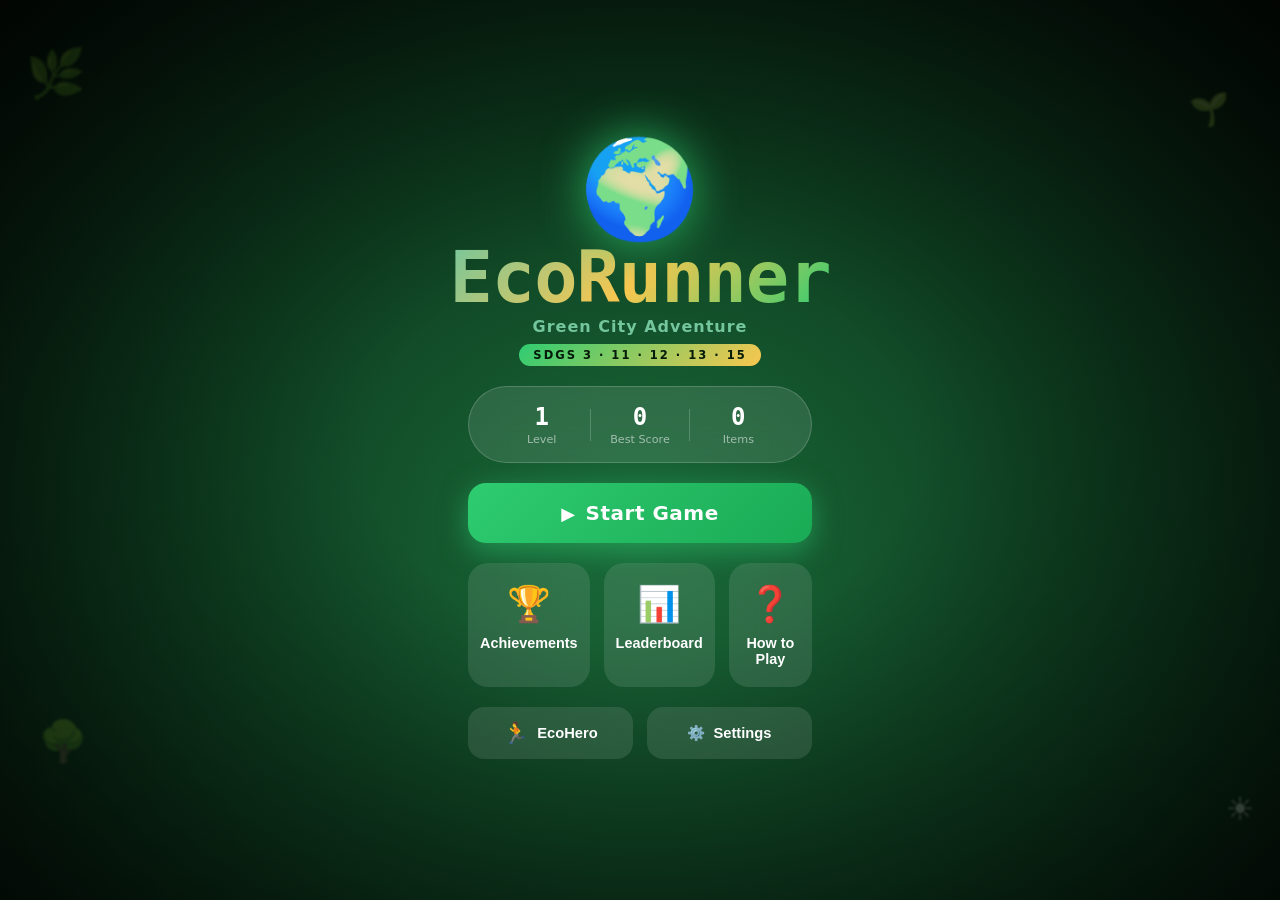
==== commit 9e188b63: "Initial upload of EcoRunnerFinal project" ====
--- a/index.html
+++ b/index.html
@@ -33,7 +33,7 @@
       <div class="menu-globe">🌍</div>
       <h1 class="menu-game-title">EcoRunner</h1>
       <p class="menu-game-sub">Green City Adventure</p>
-      <div class="sdg-chip">SDGs 13 · 12 · 11 · 15 · 3</div>
+      <div class="sdg-chip">SDGs 3 · 11 · 12 · 13 · 15</div>
     </div>
 
     <!-- Stats -->
@@ -69,7 +69,8 @@
         <span class="mgb-icon">📊</span>
         <span class="mgb-label">Leaderboard</span>
       </button>
-      <button class="mgrid-btn glass-card htp-btn" onclick="SoundFX.play('click');Nav.go('s-howtoplay')">
+
+      <button class="mgrid-btn glass-card" onclick="Nav.go('s-howtoplay')">
         <span class="mgb-icon">❓</span>
         <span class="mgb-label">How to Play</span>
       </button>
@@ -126,7 +127,7 @@
   <div id="swipe-hint" class="swipe-hint hidden">
     <div class="sh-row"><span class="sh-arrow">←</span><span>Move left: Swipe Left</span></div>
     <div class="sh-row"><span class="sh-arrow">→</span><span>Move right: Swipe Right</span></div>
-    <button class="sh-ok" onclick="SoundFX.play('click');this.parentElement.classList.add('hidden')">Got it! ✓</button>
+    <button type="button" class="sh-ok" onclick="closeSwipeHint()">Got it! ✓</button>
   </div>
 
   <!-- Pause overlay -->
@@ -186,7 +187,7 @@
       <!-- Primary action: NEXT LEVEL / RESTART / RETRY — set by JS -->
       <button class="btn-play-main wide lc-btn-next" id="lc-next-btn">NEXT LEVEL &#9658;</button>
       <!-- HOME always visible -->
-      <button class="btn-ghost wide lc-btn-home" onclick="Game.quit()">HOME</button>
+      <button class="btn-ghost wide lc-btn-home" onclick="Game.quit()">MAIN MENU</button>
     </div>
   </div>
 </div>
@@ -396,12 +397,12 @@
       </div>
       <div class="about-sdg-grid">
         <div class="about-sdg-card sdg-climate">
-          <div class="sdg-card-badge">SDG 13</div>
+          <div class="sdg-card-badge">SDG 3</div>
           <div class="sdg-card-header">
-            <div class="sdg-card-icon">🌍</div>
-            <div class="sdg-card-title">Climate Action</div>
-          </div>
-          <p>Every eco item collected symbolizes a real-world climate action — from planting trees to harnessing clean energy — encouraging awareness of climate change.</p>
+            <div class="sdg-card-icon">❤️</div>
+            <div class="sdg-card-title">Good Health & Well-being</div>
+          </div>
+          <p>Promotes an active, screen-positive lifestyle by making environmental stewardship fun and accessible — contributing to both mental engagement and health literacy for all ages.</p>
         </div>
         <div class="about-sdg-card sdg-cities">
           <div class="sdg-card-badge">SDG 11</div>
@@ -420,6 +421,14 @@
           <p>Players learn to distinguish eco-friendly choices from wasteful ones, reinforcing habits of mindful consumption and responsible resource use.</p>
         </div>
         <div class="about-sdg-card sdg-life">
+          <div class="sdg-card-badge">SDG 13</div>
+          <div class="sdg-card-header">
+            <div class="sdg-card-icon">🌍</div>
+            <div class="sdg-card-title">Climate Action</div>
+          </div>
+          <p>Every eco item collected symbolizes a real-world climate action — from planting trees to harnessing clean energy — encouraging awareness of climate change.</p>
+        </div>
+        <div class="about-sdg-card sdg-health sdg-full">
           <div class="sdg-card-badge">SDG 15</div>
           <div class="sdg-card-header">
             <div class="sdg-card-icon">🌲</div>
@@ -427,21 +436,13 @@
           </div>
           <p>Collecting nature icons like trees and water orbs highlights the importance of protecting biodiversity and restoring healthy ecosystems on land.</p>
         </div>
-        <div class="about-sdg-card sdg-health sdg-full">
-          <div class="sdg-card-badge">SDG 3</div>
-          <div class="sdg-card-header">
-            <div class="sdg-card-icon">❤️</div>
-            <div class="sdg-card-title">Good Health & Well-being</div>
-          </div>
-          <p>Promotes an active, screen-positive lifestyle by making environmental stewardship fun and accessible — contributing to both mental engagement and health literacy for all ages.</p>
-        </div>
       </div>
 
     </div>
     <div class="dev-block">
       <p><b>De Juan, Clarice</b></p>
       <p>CIT 238 · West Visayas State University</p>
-      <p class="dev-dim">SDG 13 – Climate Action, SDG 11 - Sustainable Cities, SDG 12 - Responsible Consumption. SDG 15 - Life on Land, SDG 3 - Good Health and Well-being · v3.0</p>
+      <p class="dev-dim">SDG 3 - Good Health and Well-being, SDG 11 - Sustainable Cities, SDG 12 - Responsible Consumption, SDG 13 – Climate Action, SDG 15 - Life on Land · v3.0</p>
     </div>
   </div>
 </div>
@@ -590,10 +591,17 @@
     <div class="htp-section-label">🌱 SDG Goals Highlight</div>
     <div class="htp-sdg-grid">
       <div class="htp-sdg-card">
-        <div class="htp-sdg-icon">🌍</div>
+        <div class="htp-sdg-icon">❤️</div>
         <div>
-          <div class="htp-sdg-title">SDG 13 — Climate Action</div>
-          <div class="htp-sdg-desc">Take climate action in the game by collecting eco items and reducing pollution to help the city recover.</div>
+          <div class="htp-sdg-title">SDG 3 — Good Health & Well-being</div>
+          <div class="htp-sdg-desc">Play for a healthy mindset — environmental action in the game supports real-world well-being.</div>
+        </div>
+      </div>
+      <div class="htp-sdg-card">
+        <div class="htp-sdg-icon">🏙️</div>
+        <div>
+          <div class="htp-sdg-title">SDG 11 — Sustainable Cities</div>
+          <div class="htp-sdg-desc">Restore city health by removing pollution and creating cleaner, safer urban spaces.</div>
         </div>
       </div>
       <div class="htp-sdg-card">
@@ -604,10 +612,10 @@
         </div>
       </div>
       <div class="htp-sdg-card">
-        <div class="htp-sdg-icon">🏙️</div>
+        <div class="htp-sdg-icon">🌍</div>
         <div>
-          <div class="htp-sdg-title">SDG 11 — Sustainable Cities</div>
-          <div class="htp-sdg-desc">Restore city health by removing pollution and creating cleaner, safer urban spaces.</div>
+          <div class="htp-sdg-title">SDG 13 — Climate Action</div>
+          <div class="htp-sdg-desc">Take climate action in the game by collecting eco items and reducing pollution to help the city recover.</div>
         </div>
       </div>
       <div class="htp-sdg-card">
@@ -615,13 +623,6 @@
         <div>
           <div class="htp-sdg-title">SDG 15 — Life on Land</div>
           <div class="htp-sdg-desc">Protect nature and biodiversity by collecting trees and restoring green areas.</div>
-        </div>
-      </div>
-      <div class="htp-sdg-card">
-        <div class="htp-sdg-icon">❤️</div>
-        <div>
-          <div class="htp-sdg-title">SDG 3 — Good Health & Well-being</div>
-          <div class="htp-sdg-desc">Play for a healthy mindset — environmental action in the game supports real-world well-being.</div>
         </div>
       </div>
     </div>
--- a/css/style.css
+++ b/css/style.css
@@ -252,9 +252,13 @@
   padding: calc(var(--sat) + 8px) 12px 10px;
   display: flex; align-items: flex-start; justify-content: space-between;
   background: linear-gradient(to bottom,rgba(0,0,0,.75),transparent);
-  pointer-events: none; gap: 8px;
-}
-#game-hud button { pointer-events: all; }
+  gap: 8px;
+}
+#game-hud button {
+  pointer-events: all;
+  touch-action: manipulation;
+  -webkit-tap-highlight-color: transparent;
+}
 .hud-l,.hud-r { display: flex; align-items: center; gap: 8px; min-width: 90px; }
 .hud-r { justify-content: flex-end; }
 .hud-c { flex:1; display:flex; flex-direction:column; align-items:center; gap:3px; }
@@ -268,16 +272,18 @@
 .hud-lvlbar { width:clamp(70px,25vw,130px); height:5px; background:rgba(255,255,255,.12); border-radius:3px; overflow:hidden; }
 .hud-lvlfill { height:100%; background:linear-gradient(90deg,#f9c74f,#f8961e); border-radius:3px; width:0; transition:width .4s ease; }
 .hud-lives { display:flex; gap:2px; font-size:clamp(.9rem,4vw,1.1rem); }
-.hud-icon-btn { background:rgba(255,255,255,.12); border:1px solid rgba(255,255,255,.22); color:#fff; padding:5px 10px; border-radius:8px; cursor:pointer; font-size:.9rem; flex-shrink:0; }
+.hud-icon-btn { background:rgba(255,255,255,.12); border:1px solid rgba(255,255,255,.22); color:#fff; padding:12px 14px; border-radius:12px; cursor:pointer; font-size:1rem; flex-shrink:0; min-width:48px; min-height:48px; display:flex; align-items:center; justify-content:center; touch-action: manipulation; -webkit-tap-highlight-color: transparent; }
 
 /* Swipe zone */
 #swipe-zone {
   position: fixed; inset: 0; z-index: 100;
   touch-action: none;
+  pointer-events: none;
 }
 
 /* Swipe hint */
 .swipe-hint {
+  pointer-events: auto;
   position: fixed; left:50%; top:50%; transform:translate(-50%,-50%);
   z-index: 250; background: rgba(0,0,0,.85);
   border: 1px solid rgba(46,204,113,.4); border-radius: 20px;
@@ -288,7 +294,7 @@
 .swipe-hint.hidden { display: none; }
 .sh-row { display: flex; align-items: center; gap: 12px; font-size: .9rem; }
 .sh-arrow { font-size: 1.4rem; color: var(--g4); min-width: 36px; text-align: center; }
-.sh-ok { background: var(--g3); border:none; border-radius:12px; color:#051a08; font-family:var(--fb); font-weight:800; font-size:.9rem; padding:10px 24px; cursor:pointer; margin-top:4px; }
+.sh-ok { background: var(--g3); border:none; border-radius:14px; color:#051a08; font-family:var(--fb); font-weight:800; font-size:.95rem; padding:14px 26px; cursor:pointer; margin-top:4px; touch-action: manipulation; -webkit-tap-highlight-color: transparent; }
 
 /* Overlays */
 .full-overlay {
@@ -309,7 +315,7 @@
 /* ═══════════════════════════════════════════════
    SCREEN 3 · LEVEL COMPLETE
    ═══════════════════════════════════════════════ */
-#s-levelcomplete { justify-content: flex-start; }
+#s-levelcomplete { justify-content: center; }
 .lc-bg-wrap { position:fixed; inset:0; z-index:0; overflow:hidden; }
 .lc-bg-city { position:absolute; inset:0; background:radial-gradient(ellipse at 50% 30%,#1a6b3a 0%,#0d2e1a 70%); }
 .lc-bg-overlay { position:absolute; inset:0; background:linear-gradient(to bottom,rgba(0,0,0,.2),rgba(0,0,0,.5)); }
@@ -322,8 +328,9 @@
   padding-bottom:calc(20px + var(--sab));
 }
 .lc-inner {
-  min-height: 100%; width:100%; max-width:420px; margin:0 auto;
-  display:flex; flex-direction:column; align-items:center;
+  min-height: calc(100% - (var(--sat) + calc(20px + var(--sab))));
+  width:100%; max-width:420px; margin:0 auto;
+  display:flex; flex-direction:column; justify-content:center; align-items:center;
   gap:clamp(12px,3vw,18px); padding:clamp(20px,6vw,36px) clamp(16px,5vw,24px);
 }
 .lc-title { font-family:var(--fh); font-size:clamp(2.2rem,10vw,3.6rem); font-weight:900; text-align:center; line-height:1.05; }
